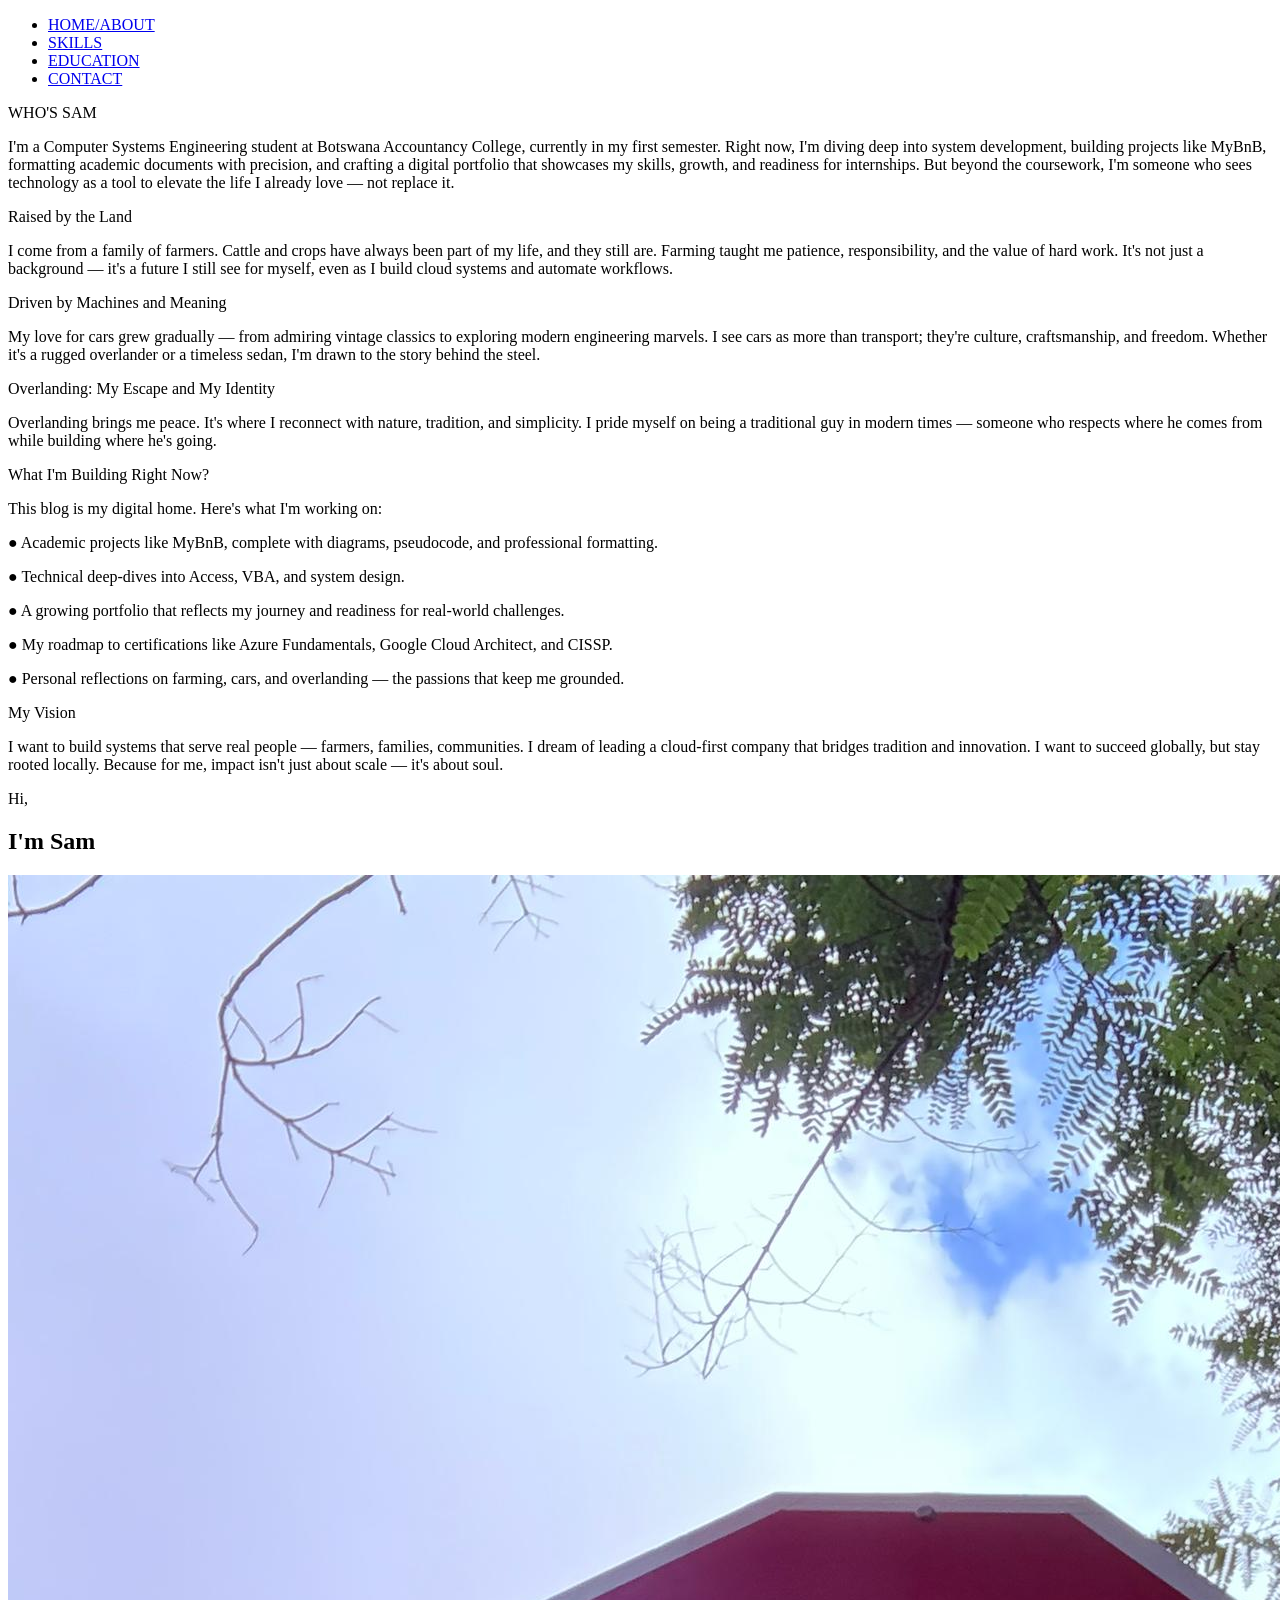
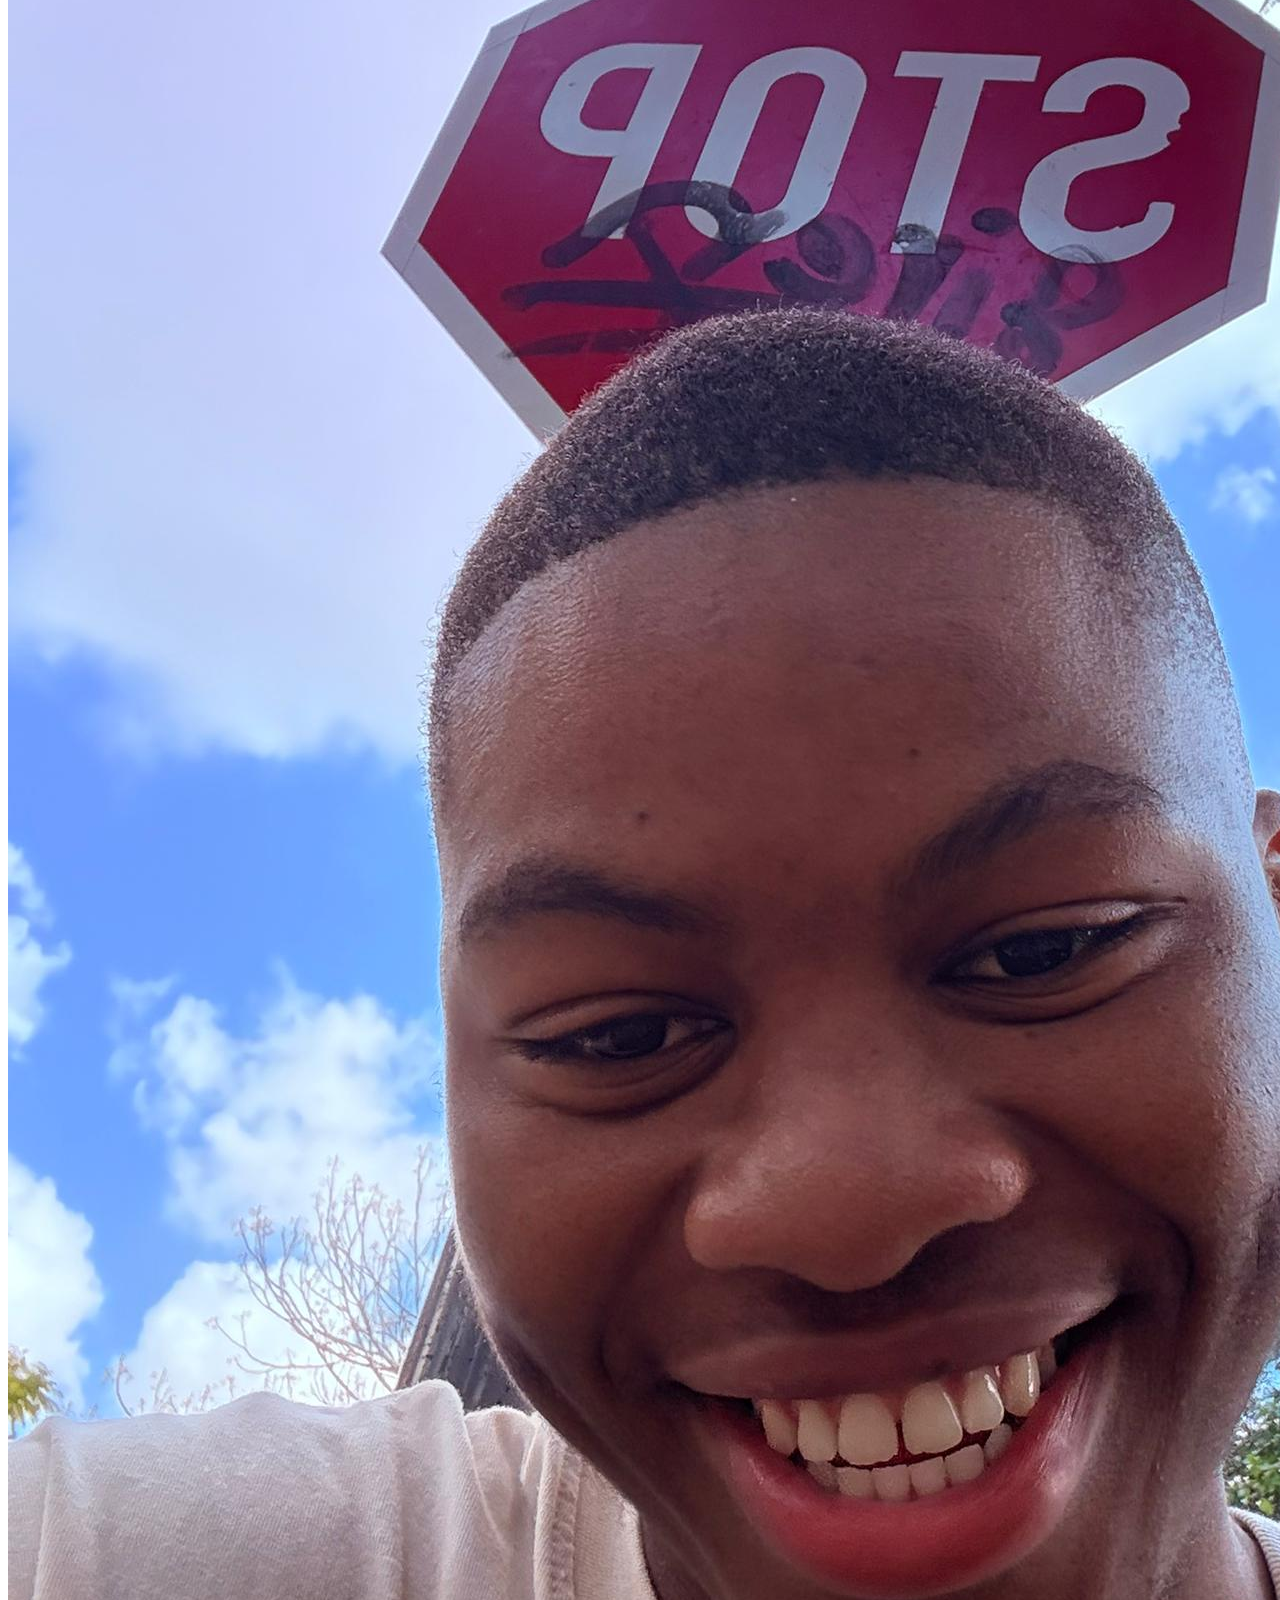
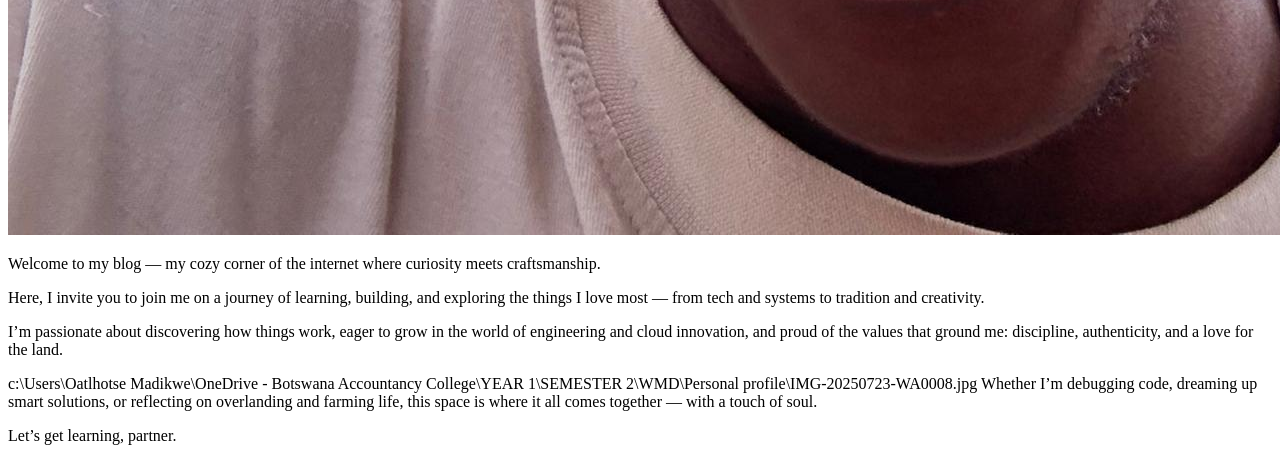
==== blog.html @ 5168716f "Update and rename BLOG.html to blog.html" ====
<!DOCTYPE html>
<html lang="en">
<head>
    <title>PERSONAL BLOG</title>
    <meta charset="UTF-8">
    <meta name="viewport" content="width=device-width, initial-scale=1.0">
    <link rel="stylesheet" href="cam.css">
    
</head>
<body>
    <nav>
        <ul>
            <li><a href="blog.html">HOME/ABOUT</a></li>
            <li><a href="skills.html">SKILLS</a></li>
            <li><a href="academic.html">EDUCATION</a></li>
            <li><a href="contact.html">CONTACT</a></li>
        </ul>
    </nav>

    <div class="page-wrapper">

        <!-- LEFT: Main content -->
        <div class="main-content">

            <p class="HEADER">WHO'S SAM</p>
            <p class="PARAGRAPH">
                I'm a Computer Systems Engineering student at Botswana Accountancy College, 
                currently in my first semester. Right now, I'm diving deep into system development,
                building projects like MyBnB, formatting academic documents with precision, and crafting
                a digital portfolio that showcases my skills, growth, and readiness for internships.
                But beyond the coursework, I'm someone who sees technology as a tool to elevate the life I already
                love — not replace it.
            </p>

            <p class="HEADER">Raised by the Land</p>
            <p class="PARAGRAPH">
                I come from a family of farmers. Cattle and crops have always been part of my life,
                and they still are. Farming taught me patience, responsibility, and the value of hard work.
                It's not just a background — it's a future I still see for myself, even as I build cloud
                systems and automate workflows.
            </p>

            <p class="HEADER">Driven by Machines and Meaning</p>
            <p class="PARAGRAPH">
                My love for cars grew gradually — from admiring vintage classics to exploring modern 
                engineering marvels. I see cars as more than transport; they're culture, craftsmanship,
                and freedom. Whether it's a rugged overlander or a timeless sedan, I'm drawn to the story
                behind the steel.
            </p>

            <p class="HEADER">Overlanding: My Escape and My Identity</p>
            <p class="PARAGRAPH">
                Overlanding brings me peace. It's where I reconnect with nature, tradition, and simplicity.
                I pride myself on being a traditional guy in modern times — someone who respects where he
                comes from while building where he's going.
            </p>

            <p class="HEADER">What I'm Building Right Now?</p>
            <p class="PARAGRAPH">This blog is my digital home. Here's what I'm working on:</p>
            <p class="PARAGRAPH">&#x25CF; Academic projects like MyBnB, complete with diagrams, pseudocode, and professional formatting.</p>
            <p class="PARAGRAPH">&#x25CF; Technical deep-dives into Access, VBA, and system design.</p>
            <p class="PARAGRAPH">&#x25CF; A growing portfolio that reflects my journey and readiness for real-world challenges.</p>
            <p class="PARAGRAPH">&#x25CF; My roadmap to certifications like Azure Fundamentals, Google Cloud Architect, and CISSP.</p>
            <p class="PARAGRAPH">&#x25CF; Personal reflections on farming, cars, and overlanding — the passions that keep me grounded.</p>

            <p class="HEADER">My Vision</p>
            <p class="PARAGRAPH">
                I want to build systems that serve real people — farmers, families, communities.
                I dream of leading a cloud-first company that bridges tradition and innovation. 
                I want to succeed globally, but stay rooted locally. Because for me, impact
                isn't just about scale — it's about soul.
            </p>

        </div>

        <!-- RIGHT: Bio block -->
        <aside class="bio-block">
            <p class="bio-greeting">Hi,</p>
            <h2 class="bio-name">I'm Sam</h2>
            <img src="sam.jpg" alt="Sam's photo" class="bio-avatar" />
             <p class="bio-desc">
               Welcome to my blog — my cozy corner of the internet where curiosity meets craftsmanship.
            </p>
            <p class="bio-desc">
               Here, I invite you to join me on a journey of learning, building, and exploring the things I love most — from tech and systems to tradition and creativity. </p>
            <p class="bio-desc">
                I’m passionate about discovering how things work, eager to grow in the world of engineering and cloud innovation, and proud of the values that ground me: discipline, authenticity, and a love for the land.
            </p>
            <p class="bio-desc">c:\Users\Oatlhotse Madikwe\OneDrive - Botswana Accountancy College\YEAR 1\SEMESTER 2\WMD\Personal profile\IMG-20250723-WA0008.jpg
                Whether I’m debugging code, dreaming up smart solutions, or reflecting on overlanding and farming life, this space is where it all comes together — with a touch of soul.
            </p>
            <p class="bio-desc">
                Let’s get learning, partner.
            </p>
        </aside>

    </div>

</body>

</html>
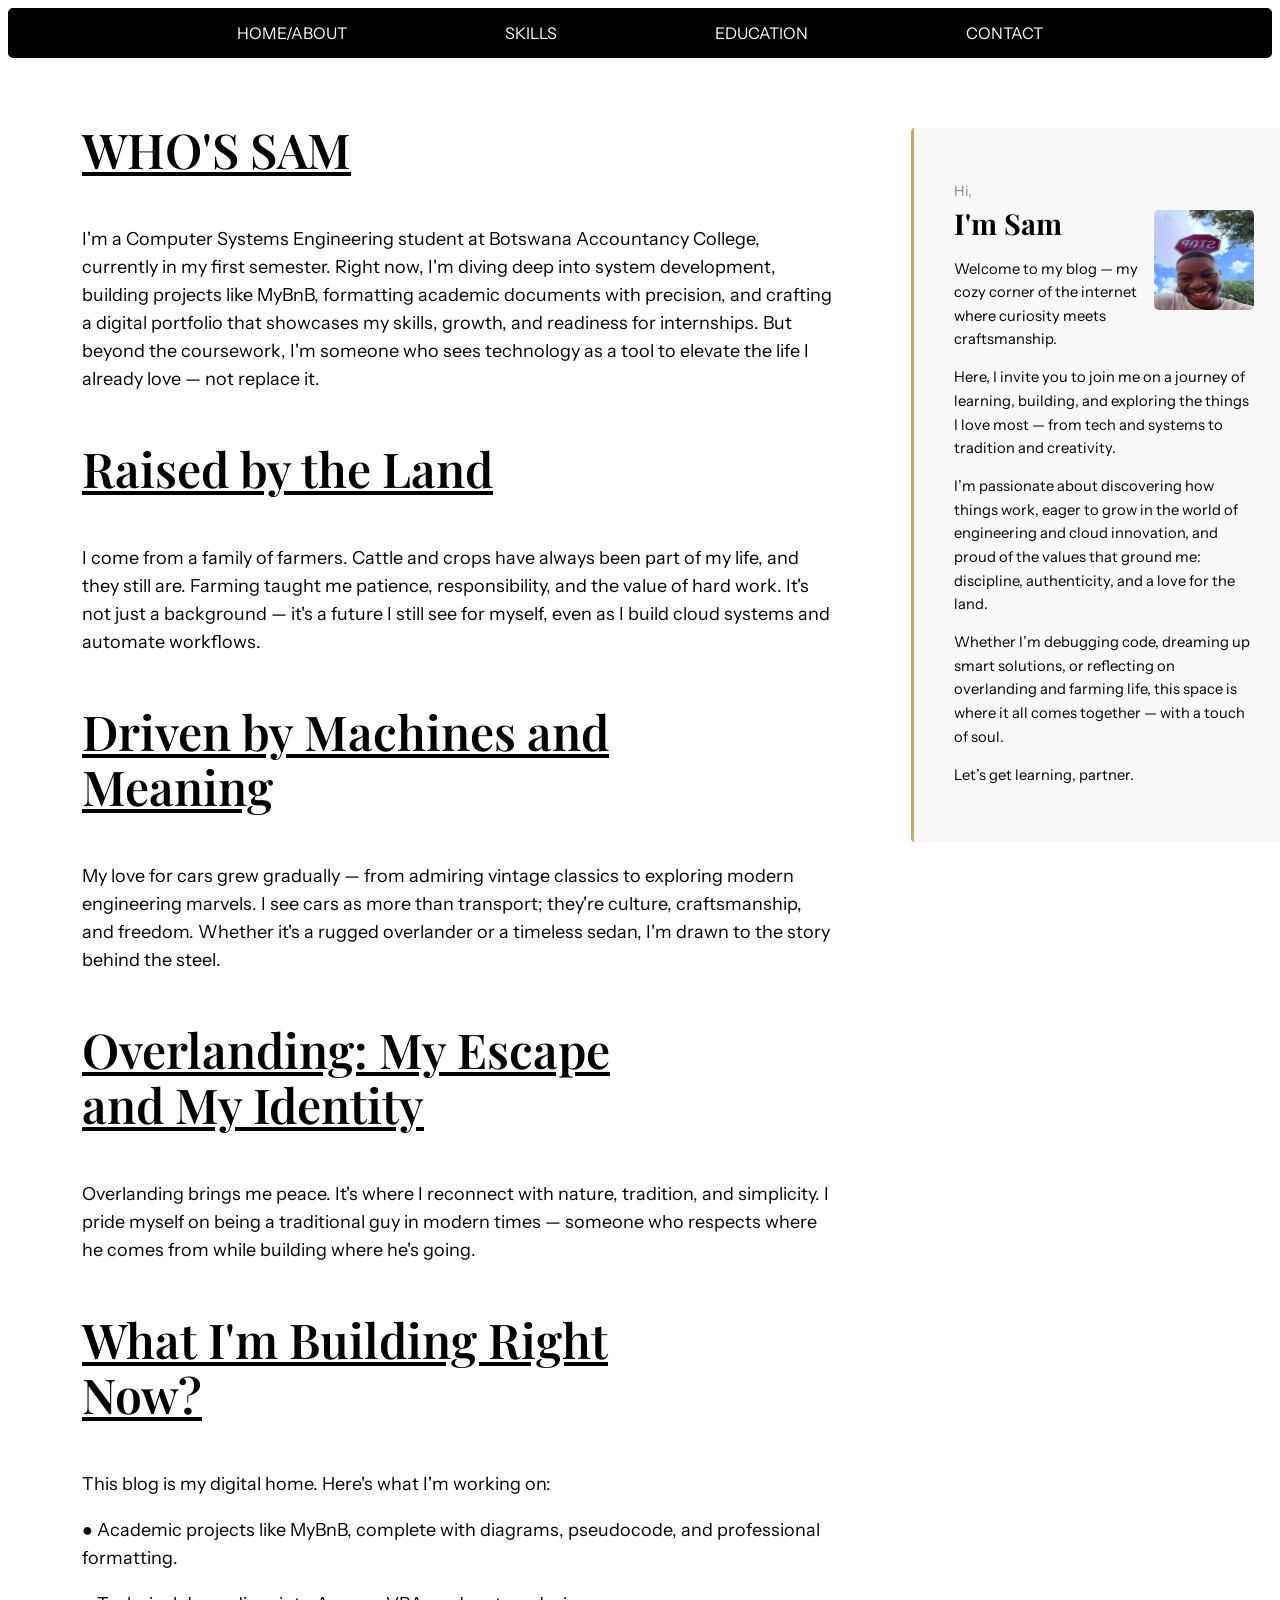
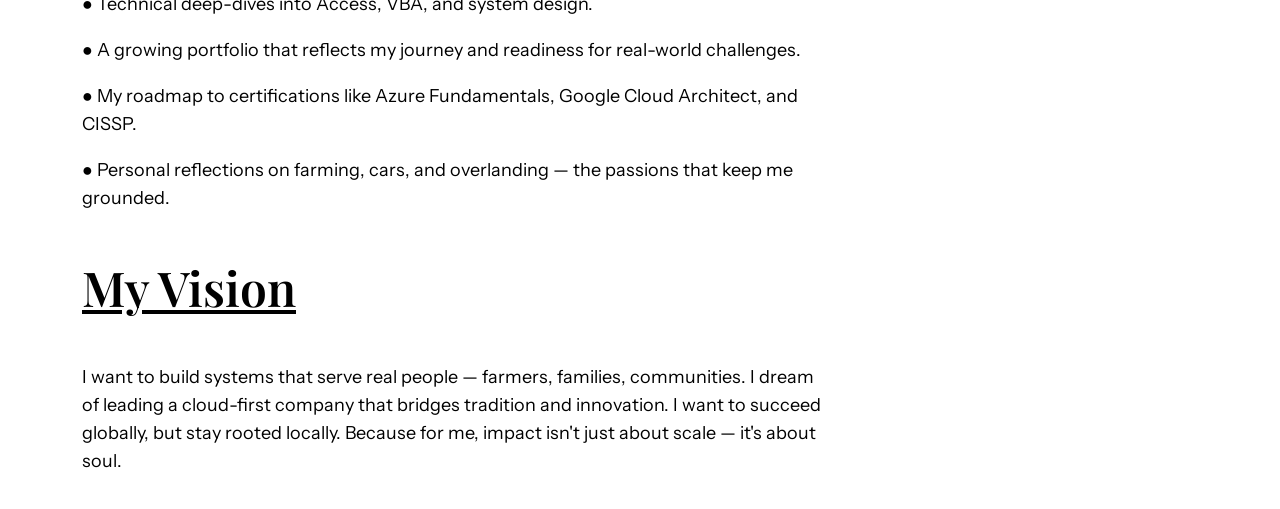
==== commit 76cdcaae: "Update blog.html" ====
--- a/blog.html
+++ b/blog.html
@@ -86,7 +86,7 @@
             <p class="bio-desc">
                 I’m passionate about discovering how things work, eager to grow in the world of engineering and cloud innovation, and proud of the values that ground me: discipline, authenticity, and a love for the land.
             </p>
-            <p class="bio-desc">c:\Users\Oatlhotse Madikwe\OneDrive - Botswana Accountancy College\YEAR 1\SEMESTER 2\WMD\Personal profile\IMG-20250723-WA0008.jpg
+            <p class="bio-desc">
                 Whether I’m debugging code, dreaming up smart solutions, or reflecting on overlanding and farming life, this space is where it all comes together — with a touch of soul.
             </p>
             <p class="bio-desc">
@@ -99,3 +99,4 @@
 </body>
 
 </html>
+
--- a/cam.css
+++ b/cam.css
@@ -0,0 +1,122 @@
+@import url('https://fonts.googleapis.com/css2?family=Instrument+Sans:ital,wght@0,400..700;1,400..700&display=swap');
+@import url('https://fonts.googleapis.com/css2?family=Playfair+Display:ital,wght@0,400..900;1,400..900&display=swap');
+
+nav{
+    background-color: black;
+    padding: 10px 150px 10px 150px;
+    margin-bottom: 10px;
+    border-radius: 5px;
+    font-family: "Instrument Sans", sans-serif;
+    font-weight:normal;
+    position: sticky;
+    top: 0;
+    
+}
+
+nav ul{
+    list-style-type: none;
+    margin: 0;
+    padding: 0;
+    display: flex;
+    justify-content: space-around;
+}
+
+nav ul li a{
+    color: white;
+    text-decoration: none;
+    padding: 5px 8px 5px;
+    display:block;
+    transition: background-color 0.3s;
+}
+
+nav ul li a:hover{
+    background-color: #575757;
+    border-radius: 5px;
+    cursor: pointer;
+    transition: background-color 0.3s;
+    
+}
+
+.PARAGRAPH{
+    width: 750px;
+    padding: 0px 70px 0px 50px ;
+    font-family: "Instrument Sans", sans-serif;
+    font-size: 18px;
+    font-weight:400;
+    line-height: 28px;
+    display: flex;
+
+}
+
+.HEADER{
+    width: 550px;
+    padding: 0px 70px 0px 50px ;
+    font-family: "Playfair Display", serif;
+    font-size: 48px;
+    font-style: normal;
+    font-weight: 600;
+    line-height: 55px;
+    display: flex;
+    text-decoration: underline;
+}
+
+ /* Page layout */
+        .page-wrapper {
+            display: flex;
+            gap: 2.5rem;
+            align-items: flex-start;
+            max-width: 2900px;
+            margin: 1rem auto;
+            padding: 0 1.5rem;
+        }
+
+        /* Left: main content */
+        .main-content {
+            flex: 1;
+            max-width: 69%;
+        }
+
+        /* Right: bio block */
+        .bio-block {
+            width: 300px;
+            flex-shrink: 0;
+            background: #f9f9f9;
+            border-left: 3px solid #c8a96e;
+            padding: 2.5rem;
+            border-radius: 4px;
+            position: sticky;
+            top: 8rem;
+        }
+
+        .bio-block .bio-greeting {
+            font-size: 0.9rem;
+            font-family: "Instrument Sans", sans-serif;
+            color: #888;
+            margin-bottom: 0.2rem;
+        }
+
+        .bio-block .bio-name {
+            font-size: 1.8rem;
+            font-family: "Playfair Display", serif;
+            font-style: bold;
+            font-weight: 700;
+            margin: 0 0 1rem 0;
+        }
+
+        .bio-block .bio-avatar {
+            width: 100px;
+            height: 100px;
+            border-radius: 5%;
+            object-fit:fill;
+            float: right;
+            margin: -3rem 0 0.5rem 0.5rem;
+        }
+
+        .bio-block .bio-desc {
+            font-size: 0.92rem;
+            font-family: "Instrument Sans", sans-serif;
+            line-height: 1.6;
+            color: #000000;
+            margin-bottom: 0.9rem;
+            clear: none;
+        }
